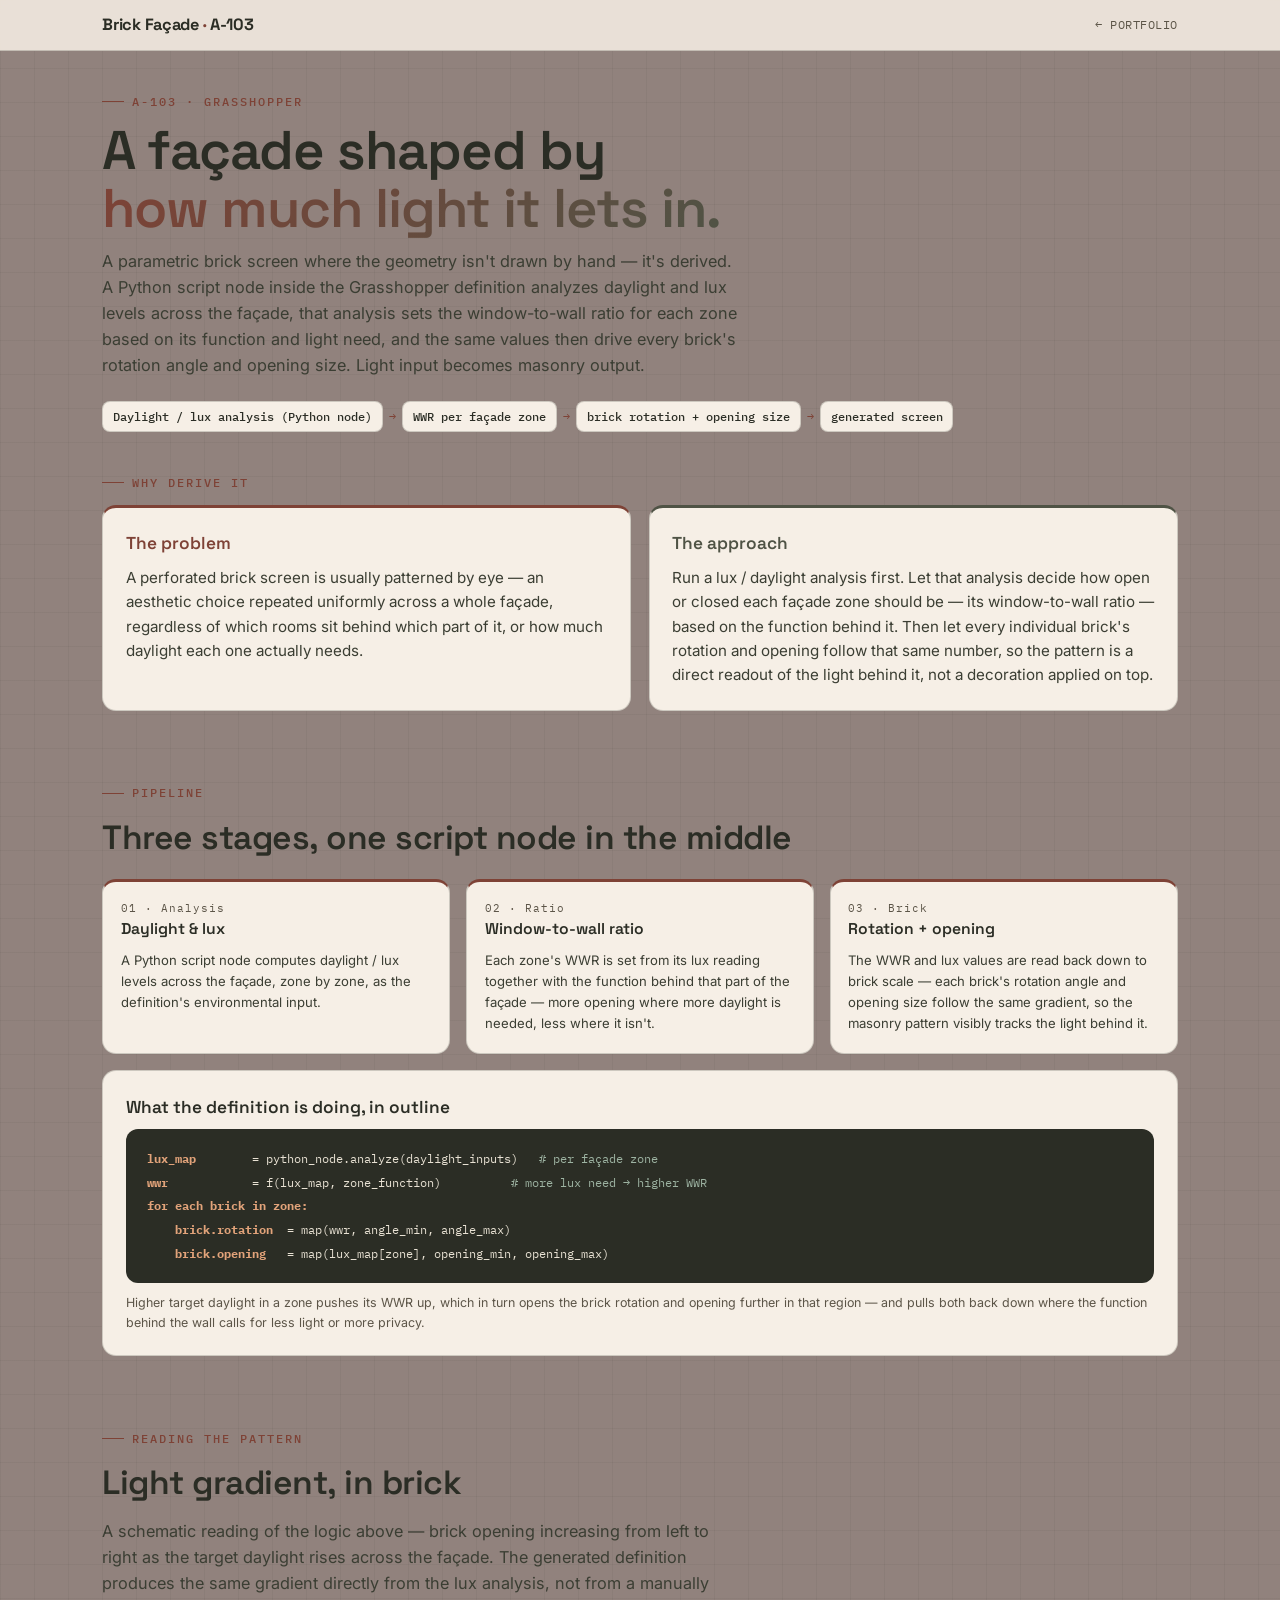
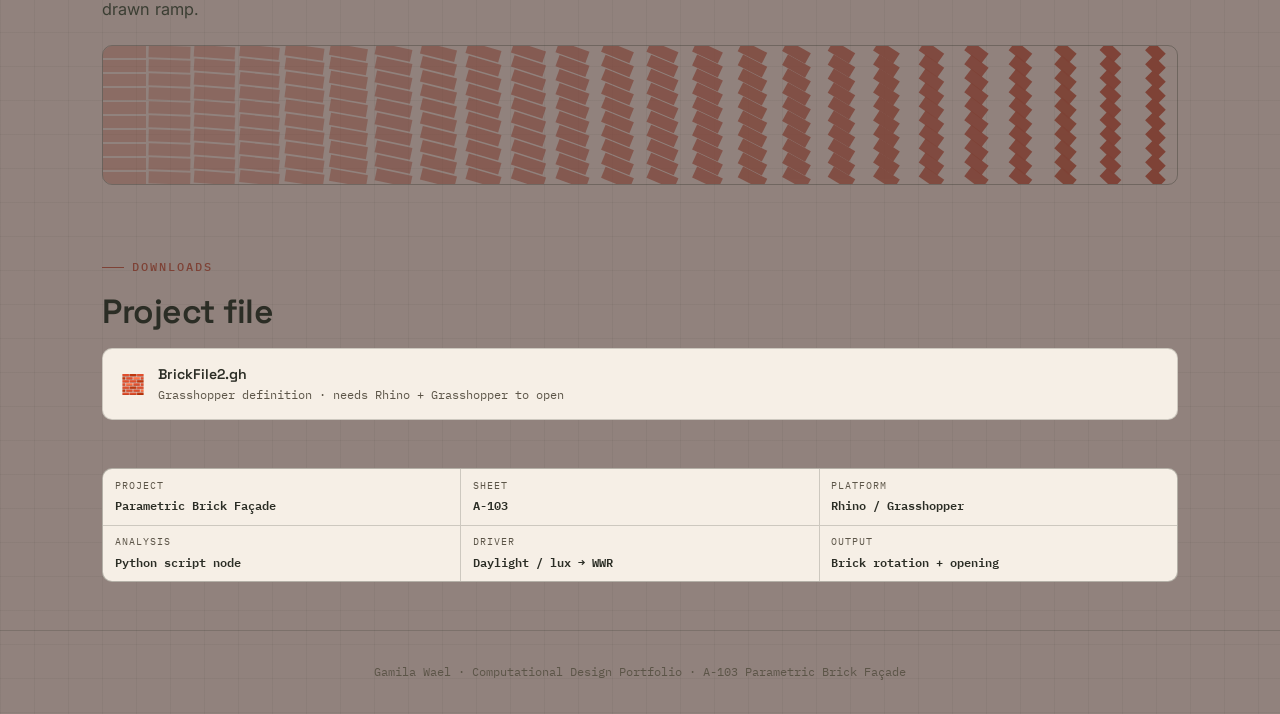
==== projects/brick/index.html @ 06e4c458 "Add files via upload" ====
<!DOCTYPE html>
<html lang="en">
<head>
<meta charset="UTF-8">
<meta name="viewport" content="width=device-width, initial-scale=1.0">
<title>A-103 · Parametric Brick Façade Generator</title>
<link rel="preconnect" href="https://fonts.googleapis.com">
<link href="https://fonts.googleapis.com/css2?family=Inter:wght@300;400;500;600;700&family=Space+Grotesk:wght@500;600;700&family=IBM+Plex+Mono:wght@400;500;600&display=swap" rel="stylesheet">
<link rel="stylesheet" href="../../assets/style.css">
<style>
.hero{padding:2.6rem 0 1rem}
.pipe{display:flex;flex-wrap:wrap;gap:.4rem;align-items:center;font-family:var(--mono);font-size:.75rem;color:var(--ink2);margin-top:1.2rem}
.pipe b{color:var(--ink);background:var(--card);border:1px solid var(--line);padding:.32rem .6rem;border-radius:8px;font-weight:500}
.pipe span{color:var(--rust)}
section.page{padding:1.6rem 0 3rem}
.feat{border-top:3px solid var(--rust);padding:1.1rem 1.1rem 1.2rem}
.feat h3{font-size:.98rem}
.feat p{font-size:.82rem;margin:0}
.feat .n{font-family:var(--mono);font-size:.68rem;color:var(--mut);letter-spacing:1px}

.brickviz{display:grid;grid-template-columns:repeat(24,1fr);grid-auto-rows:12px;gap:2px;border-radius:10px;overflow:hidden;border:1px solid var(--line2)}
.brickviz i{background:var(--rust);display:block;transform-origin:center}

.logic{font-family:var(--mono);font-size:.78rem;background:var(--ink);color:#e9e2d4;border-radius:12px;padding:1.1rem 1.3rem;line-height:1.9;overflow-x:auto;white-space:pre}
.logic b{color:#e2a37a}
.logic i{color:#9db3a2;font-style:normal}

.dl{display:flex;align-items:center;gap:.8rem;padding:.9rem 1.1rem;border:1px solid var(--line);border-radius:10px;background:var(--card);color:var(--ink)}
.dl:hover{border-color:var(--rust)}
.dl .ic{font-size:1.2rem}.dl .nm{font-weight:600;font-size:.88rem;font-family:var(--display)}.dl .ds{font-size:.74rem;color:var(--mut);font-family:var(--mono)}
.note{font-size:.78rem;color:var(--mut);margin-top:.6rem}
</style>
</head>
<body class="gridbg">

<nav class="top"><div class="nav-in">
  <div class="mark">Brick Façade <span>·</span> A-103</div>
  <div class="crumbs"><a href="../../index.html">← Portfolio</a></div>
</div></nav>

<div class="wrap">

<section class="hero">
  <div class="eyebrow">A-103 · Grasshopper</div>
  <h1>A façade shaped by<br><span class="hl">how much light it lets in.</span></h1>
  <p class="sub">A parametric brick screen where the geometry isn't drawn by hand — it's derived.
    A Python script node inside the Grasshopper definition analyzes daylight and lux levels across
    the façade, that analysis sets the window-to-wall ratio for each zone based on its function and
    light need, and the same values then drive every brick's rotation angle and opening size. Light
    input becomes masonry output.</p>
  <div class="pipe"><b>Daylight / lux analysis (Python node)</b><span>→</span><b>WWR per façade zone</b><span>→</span><b>brick rotation + opening size</b><span>→</span><b>generated screen</b></div>
</section>

<section class="page">
  <span class="eyebrow">Why derive it</span>
  <div class="g2" style="margin-top:.8rem">
    <div class="card" style="border-top:3px solid var(--rust)">
      <h3 style="color:var(--rust)">The problem</h3>
      <p>A perforated brick screen is usually patterned by eye — an aesthetic choice repeated
        uniformly across a whole façade, regardless of which rooms sit behind which part of it, or
        how much daylight each one actually needs.</p>
    </div>
    <div class="card" style="border-top:3px solid var(--sage)">
      <h3 style="color:var(--sage)">The approach</h3>
      <p>Run a lux / daylight analysis first. Let that analysis decide how open or closed each
        façade zone should be — its window-to-wall ratio — based on the function behind it. Then let
        every individual brick's rotation and opening follow that same number, so the pattern is a
        direct readout of the light behind it, not a decoration applied on top.</p>
    </div>
  </div>
</section>

<section class="page">
  <span class="eyebrow">Pipeline</span>
  <h2 style="margin-top:.5rem">Three stages, one script node in the middle</h2>
  <div class="g3" style="margin-top:.9rem">
    <div class="card feat"><div class="n">01 · Analysis</div><h3>Daylight &amp; lux</h3><p>A Python script node computes daylight / lux levels across the façade, zone by zone, as the definition's environmental input.</p></div>
    <div class="card feat"><div class="n">02 · Ratio</div><h3>Window-to-wall ratio</h3><p>Each zone's WWR is set from its lux reading together with the function behind that part of the façade — more opening where more daylight is needed, less where it isn't.</p></div>
    <div class="card feat"><div class="n">03 · Brick</div><h3>Rotation + opening</h3><p>The WWR and lux values are read back down to brick scale — each brick's rotation angle and opening size follow the same gradient, so the masonry pattern visibly tracks the light behind it.</p></div>
  </div>
  <div class="card" style="margin-top:1rem">
    <h3>What the definition is doing, in outline</h3>
    <div class="logic"><b>lux_map</b>        = python_node.analyze(daylight_inputs)   <i># per façade zone</i>
<b>wwr</b>            = f(lux_map, zone_function)          <i># more lux need → higher WWR</i>
<b>for each brick in zone:</b>
    <b>brick.rotation</b>  = map(wwr, angle_min, angle_max)
    <b>brick.opening</b>   = map(lux_map[zone], opening_min, opening_max)</div>
    <p class="note">Higher target daylight in a zone pushes its WWR up, which in turn opens the
      brick rotation and opening further in that region — and pulls both back down where the
      function behind the wall calls for less light or more privacy.</p>
  </div>
</section>

<section class="page">
  <span class="eyebrow">Reading the pattern</span>
  <h2 style="margin-top:.5rem">Light gradient, in brick</h2>
  <p class="sub">A schematic reading of the logic above — brick opening increasing from left to
    right as the target daylight rises across the façade. The generated definition produces the
    same gradient directly from the lux analysis, not from a manually drawn ramp.</p>
  <div class="brickviz" id="brickviz"></div>
</section>

<section class="page">
  <span class="eyebrow">Downloads</span>
  <h2 style="margin-top:.5rem">Project file</h2>
  <div class="g2" style="margin-top:.6rem">
    <a class="dl" href="BrickFile2.gh" download><span class="ic">🧱</span><div><div class="nm">BrickFile2.gh</div><div class="ds">Grasshopper definition · needs Rhino + Grasshopper to open</div></div></a>
  </div>
</section>

<section class="page" style="padding-top:0">
  <div class="titleblock">
    <div class="tb-row">
      <div class="tb-cell"><span class="k">Project</span><span class="v">Parametric Brick Façade</span></div>
      <div class="tb-cell"><span class="k">Sheet</span><span class="v">A-103</span></div>
      <div class="tb-cell"><span class="k">Platform</span><span class="v">Rhino / Grasshopper</span></div>
    </div>
    <div class="tb-row">
      <div class="tb-cell"><span class="k">Analysis</span><span class="v">Python script node</span></div>
      <div class="tb-cell"><span class="k">Driver</span><span class="v">Daylight / lux → WWR</span></div>
      <div class="tb-cell"><span class="k">Output</span><span class="v">Brick rotation + opening</span></div>
    </div>
  </div>
</section>

</div>

<footer class="site">Gamila Wael · Computational Design Portfolio · A-103 Parametric Brick Façade</footer>

<script>
// schematic light-gradient brick grid — purely illustrative of the logic described above
const grid=document.getElementById('brickviz'),cols=24,rows=10;
let html='';
for(let r=0;r<rows;r++){
  for(let c=0;c<cols;c++){
    const t=c/(cols-1); // 0 (closed) -> 1 (open, high daylight need)
    const rot=(t*45).toFixed(0);
    const scale=(1-0.6*t).toFixed(2);
    const op=(0.35+0.65*t).toFixed(2);
    html+=`<i style="transform:rotate(${rot}deg) scaleX(${scale});opacity:${op}"></i>`;
  }
}
grid.innerHTML=html;
</script>

</body>
</html>
---- assets/style.css ----
/* ================= Portfolio design system =================
   Palette extends the existing Healing-Architecture-ML project page
   (warm vellum paper + rust/sage accents) so all three sheets read
   as one set. Display type + mono "annotation" type layer a drafting/
   title-block signature on top.
================================================================ */
*,*::before,*::after{margin:0;padding:0;box-sizing:border-box}
:root{
  --bg:#91827d;--bg2:#7d6f68;--paper:#f1e9df;--card:#f6efe6;
  --line:rgba(43,45,37,.2);--line2:rgba(43,45,37,.32);
  --ink:#2b2d25;--ink2:#3b3e33;--mut:#5c5548;
  --rust:#7e4236;--sage:#4f5345;--blue:#5f6b60;--gold:#8a5a40;
  --grad:linear-gradient(135deg,#7e4236,#4f5345);
  --r:14px;--rs:8px;
  --display:'Space Grotesk',Inter,sans-serif;
  --body:'Inter',sans-serif;
  --mono:'IBM Plex Mono',ui-monospace,monospace;
}
html{scroll-behavior:smooth}
body{font-family:var(--body);background:var(--bg);color:var(--ink);line-height:1.6}
a{color:var(--rust);text-decoration:none}
.wrap{max-width:1120px;margin:0 auto;padding:0 1.4rem}

/* ---- drafting grid backdrop ---- */
.gridbg{
  background-image:
    linear-gradient(rgba(43,45,37,.055) 1px,transparent 1px),
    linear-gradient(90deg,rgba(43,45,37,.055) 1px,transparent 1px);
  background-size:34px 34px;
}

/* ---- nav ---- */
nav.top{position:sticky;top:0;z-index:50;background:rgba(241,233,223,.92);backdrop-filter:blur(14px);border-bottom:1px solid var(--line)}
.nav-in{max-width:1120px;margin:0 auto;display:flex;align-items:center;gap:1rem;flex-wrap:wrap;padding:.75rem 1.4rem}
.mark{font-family:var(--display);font-weight:700;font-size:1.02rem;letter-spacing:-.3px;color:var(--ink);margin-right:auto}
.mark span{color:var(--rust)}
.crumbs{font-family:var(--mono);font-size:.72rem;letter-spacing:.5px;color:var(--mut);text-transform:uppercase}
.crumbs a{color:var(--mut)}
.crumbs a:hover{color:var(--rust)}
nav.top .back{font-family:var(--mono);font-size:.74rem;letter-spacing:.4px;color:var(--ink2);border:1px solid var(--line2);padding:.35rem .7rem;border-radius:7px}
nav.top .back:hover{border-color:var(--rust);color:var(--rust)}

/* ---- eyebrow / sheet-number tag ---- */
.eyebrow{font-family:var(--mono);font-size:.72rem;font-weight:500;letter-spacing:2px;text-transform:uppercase;color:var(--rust);display:flex;align-items:center;gap:.5rem}
.eyebrow::before{content:"";width:22px;height:1px;background:var(--rust)}

h1{font-family:var(--display);font-size:clamp(2rem,4.4vw,3.4rem);font-weight:600;letter-spacing:-1px;line-height:1.08;margin:.6rem 0}
h2{font-family:var(--display);font-size:clamp(1.5rem,3vw,2.1rem);font-weight:600;letter-spacing:-.5px;margin:.3rem 0 .2rem}
h3{font-family:var(--display);font-size:1.08rem;font-weight:600;margin-bottom:.5rem}
.sub{color:var(--ink2);max-width:640px;margin:.5rem 0 1.4rem;font-size:1.02rem}
.hl{background:var(--grad);-webkit-background-clip:text;-webkit-text-fill-color:transparent}
p{color:var(--ink2);font-size:.95rem}
.mono{font-family:var(--mono)}

.card{background:var(--card);border:1px solid var(--line);border-radius:var(--r);padding:1.4rem}
.g2{display:grid;grid-template-columns:repeat(auto-fit,minmax(300px,1fr));gap:1.1rem}
.g3{display:grid;grid-template-columns:repeat(auto-fit,minmax(220px,1fr));gap:1rem}
.g4{display:grid;grid-template-columns:repeat(auto-fit,minmax(160px,1fr));gap:.9rem}

.chip{display:inline-block;font-family:var(--mono);font-size:.68rem;font-weight:500;padding:.2rem .55rem;border-radius:6px;background:rgba(126,66,54,.12);color:var(--rust)}
.chip.b{background:rgba(95,107,96,.16);color:var(--blue)}
.chip.o{background:rgba(138,90,64,.16);color:var(--gold)}

/* ---- title block, the recurring signature ---- */
.titleblock{border:1px solid var(--line2);border-radius:10px;overflow:hidden;font-family:var(--mono);font-size:.72rem;background:var(--card)}
.tb-row{display:flex;border-bottom:1px solid var(--line)}
.tb-row:last-child{border-bottom:none}
.tb-cell{flex:1;padding:.55rem .7rem;border-right:1px solid var(--line)}
.tb-cell:last-child{border-right:none}
.tb-cell .k{display:block;color:var(--mut);letter-spacing:1px;text-transform:uppercase;font-size:.6rem;margin-bottom:.2rem}
.tb-cell .v{color:var(--ink);font-weight:600}

footer.site{border-top:1px solid var(--line);padding:2rem 1.4rem;text-align:center;color:var(--mut);font-family:var(--mono);font-size:.74rem}

@media(max-width:760px){
  .wrap{padding:0 1rem}
  .g2{grid-template-columns:1fr}
  .nav-in{padding:.6rem 1rem}
}
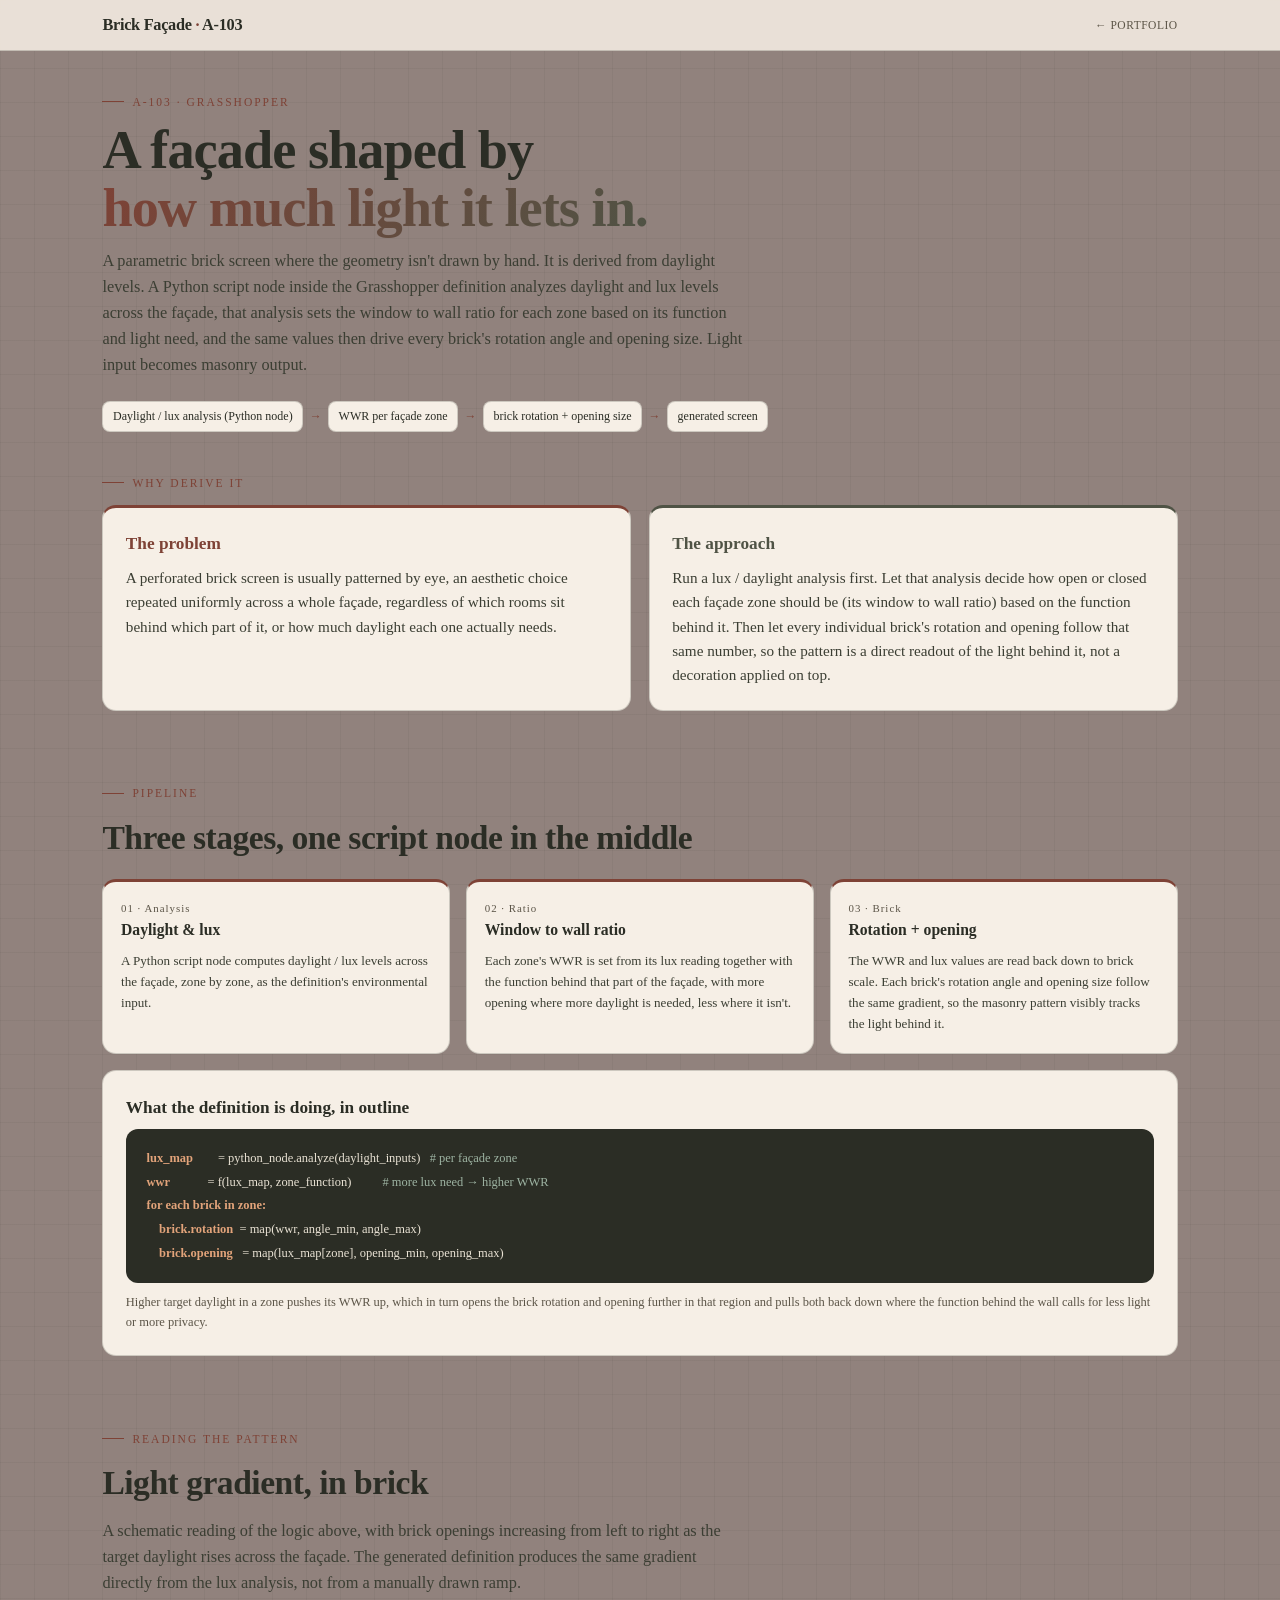
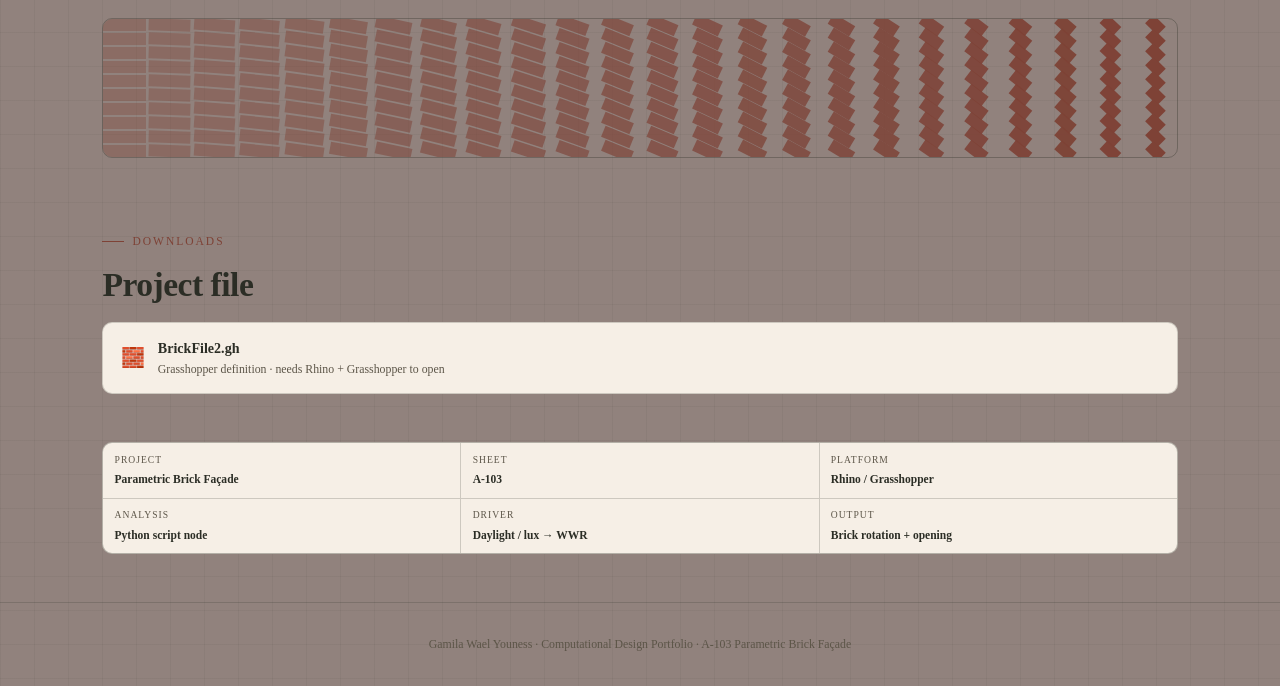
==== commit 30c78c21: "Update portfolio styling and restore project assets" ====
--- a/projects/brick/index.html
+++ b/projects/brick/index.html
@@ -4,8 +4,6 @@
 <meta charset="UTF-8">
 <meta name="viewport" content="width=device-width, initial-scale=1.0">
 <title>A-103 · Parametric Brick Façade Generator</title>
-<link rel="preconnect" href="https://fonts.googleapis.com">
-<link href="https://fonts.googleapis.com/css2?family=Inter:wght@300;400;500;600;700&family=Space+Grotesk:wght@500;600;700&family=IBM+Plex+Mono:wght@400;500;600&display=swap" rel="stylesheet">
 <link rel="stylesheet" href="../../assets/style.css">
 <style>
 .hero{padding:2.6rem 0 1rem}
@@ -43,9 +41,9 @@
 <section class="hero">
   <div class="eyebrow">A-103 · Grasshopper</div>
   <h1>A façade shaped by<br><span class="hl">how much light it lets in.</span></h1>
-  <p class="sub">A parametric brick screen where the geometry isn't drawn by hand — it's derived.
+  <p class="sub">A parametric brick screen where the geometry isn't drawn by hand. It is derived from daylight levels.
     A Python script node inside the Grasshopper definition analyzes daylight and lux levels across
-    the façade, that analysis sets the window-to-wall ratio for each zone based on its function and
+    the façade, that analysis sets the window to wall ratio for each zone based on its function and
     light need, and the same values then drive every brick's rotation angle and opening size. Light
     input becomes masonry output.</p>
   <div class="pipe"><b>Daylight / lux analysis (Python node)</b><span>→</span><b>WWR per façade zone</b><span>→</span><b>brick rotation + opening size</b><span>→</span><b>generated screen</b></div>
@@ -56,14 +54,14 @@
   <div class="g2" style="margin-top:.8rem">
     <div class="card" style="border-top:3px solid var(--rust)">
       <h3 style="color:var(--rust)">The problem</h3>
-      <p>A perforated brick screen is usually patterned by eye — an aesthetic choice repeated
+      <p>A perforated brick screen is usually patterned by eye, an aesthetic choice repeated
         uniformly across a whole façade, regardless of which rooms sit behind which part of it, or
         how much daylight each one actually needs.</p>
     </div>
     <div class="card" style="border-top:3px solid var(--sage)">
       <h3 style="color:var(--sage)">The approach</h3>
       <p>Run a lux / daylight analysis first. Let that analysis decide how open or closed each
-        façade zone should be — its window-to-wall ratio — based on the function behind it. Then let
+        façade zone should be (its window to wall ratio) based on the function behind it. Then let
         every individual brick's rotation and opening follow that same number, so the pattern is a
         direct readout of the light behind it, not a decoration applied on top.</p>
     </div>
@@ -75,8 +73,8 @@
   <h2 style="margin-top:.5rem">Three stages, one script node in the middle</h2>
   <div class="g3" style="margin-top:.9rem">
     <div class="card feat"><div class="n">01 · Analysis</div><h3>Daylight &amp; lux</h3><p>A Python script node computes daylight / lux levels across the façade, zone by zone, as the definition's environmental input.</p></div>
-    <div class="card feat"><div class="n">02 · Ratio</div><h3>Window-to-wall ratio</h3><p>Each zone's WWR is set from its lux reading together with the function behind that part of the façade — more opening where more daylight is needed, less where it isn't.</p></div>
-    <div class="card feat"><div class="n">03 · Brick</div><h3>Rotation + opening</h3><p>The WWR and lux values are read back down to brick scale — each brick's rotation angle and opening size follow the same gradient, so the masonry pattern visibly tracks the light behind it.</p></div>
+    <div class="card feat"><div class="n">02 · Ratio</div><h3>Window to wall ratio</h3><p>Each zone's WWR is set from its lux reading together with the function behind that part of the façade, with more opening where more daylight is needed, less where it isn't.</p></div>
+    <div class="card feat"><div class="n">03 · Brick</div><h3>Rotation + opening</h3><p>The WWR and lux values are read back down to brick scale. Each brick's rotation angle and opening size follow the same gradient, so the masonry pattern visibly tracks the light behind it.</p></div>
   </div>
   <div class="card" style="margin-top:1rem">
     <h3>What the definition is doing, in outline</h3>
@@ -86,7 +84,7 @@
     <b>brick.rotation</b>  = map(wwr, angle_min, angle_max)
     <b>brick.opening</b>   = map(lux_map[zone], opening_min, opening_max)</div>
     <p class="note">Higher target daylight in a zone pushes its WWR up, which in turn opens the
-      brick rotation and opening further in that region — and pulls both back down where the
+      brick rotation and opening further in that region and pulls both back down where the
       function behind the wall calls for less light or more privacy.</p>
   </div>
 </section>
@@ -94,7 +92,7 @@
 <section class="page">
   <span class="eyebrow">Reading the pattern</span>
   <h2 style="margin-top:.5rem">Light gradient, in brick</h2>
-  <p class="sub">A schematic reading of the logic above — brick opening increasing from left to
+  <p class="sub">A schematic reading of the logic above, with brick openings increasing from left to
     right as the target daylight rises across the façade. The generated definition produces the
     same gradient directly from the lux analysis, not from a manually drawn ramp.</p>
   <div class="brickviz" id="brickviz"></div>
@@ -125,7 +123,7 @@
 
 </div>
 
-<footer class="site">Gamila Wael · Computational Design Portfolio · A-103 Parametric Brick Façade</footer>
+<footer class="site">Gamila Wael Youness · Computational Design Portfolio · A-103 Parametric Brick Façade</footer>
 
 <script>
 // schematic light-gradient brick grid — purely illustrative of the logic described above
--- a/assets/style.css
+++ b/assets/style.css
@@ -12,9 +12,9 @@
   --rust:#7e4236;--sage:#4f5345;--blue:#5f6b60;--gold:#8a5a40;
   --grad:linear-gradient(135deg,#7e4236,#4f5345);
   --r:14px;--rs:8px;
-  --display:'Space Grotesk',Inter,sans-serif;
-  --body:'Inter',sans-serif;
-  --mono:'IBM Plex Mono',ui-monospace,monospace;
+  --display:'Times New Roman', Times, serif;
+  --body:'Times New Roman', Times, serif;
+  --mono:'Times New Roman', Times, serif;
 }
 html{scroll-behavior:smooth}
 body{font-family:var(--body);background:var(--bg);color:var(--ink);line-height:1.6}
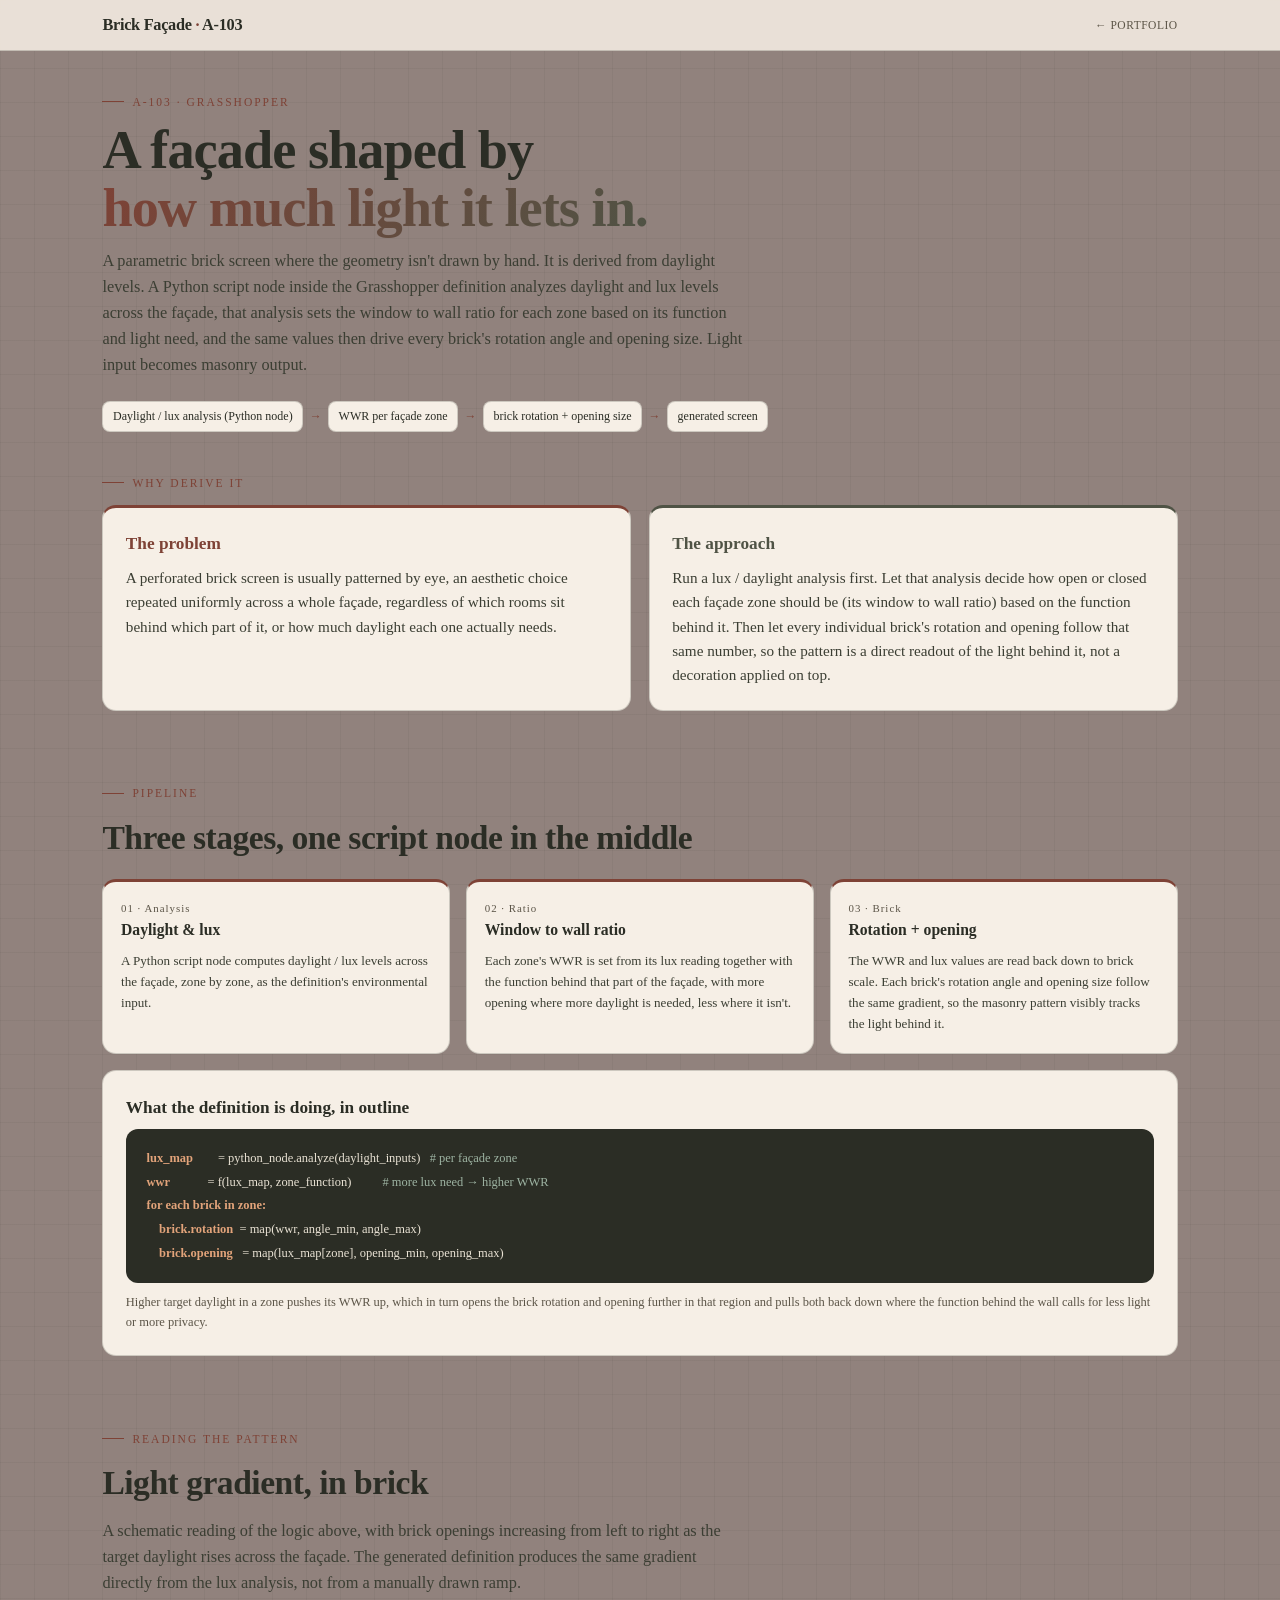
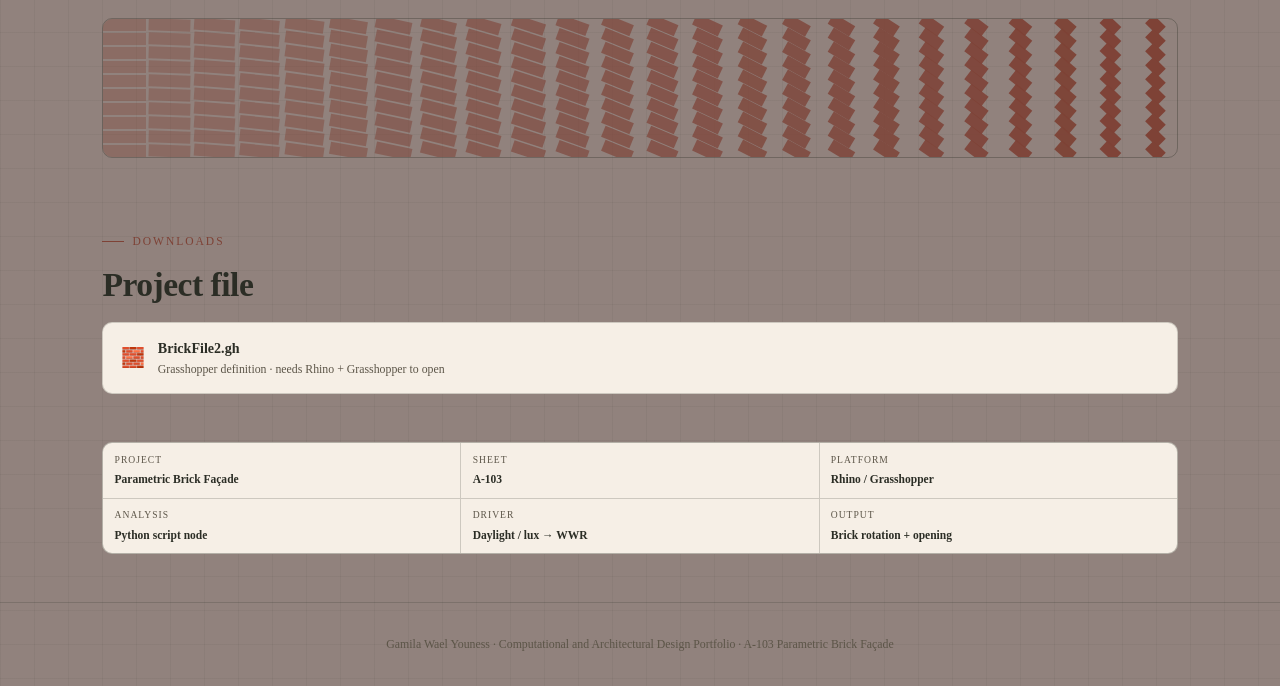
==== commit ea668b73: "Rename portfolio to Computational and Architectural Design" ====
--- a/projects/brick/index.html
+++ b/projects/brick/index.html
@@ -123,7 +123,7 @@
 
 </div>
 
-<footer class="site">Gamila Wael Youness · Computational Design Portfolio · A-103 Parametric Brick Façade</footer>
+<footer class="site">Gamila Wael Youness · Computational and Architectural Design Portfolio · A-103 Parametric Brick Façade</footer>
 
 <script>
 // schematic light-gradient brick grid — purely illustrative of the logic described above
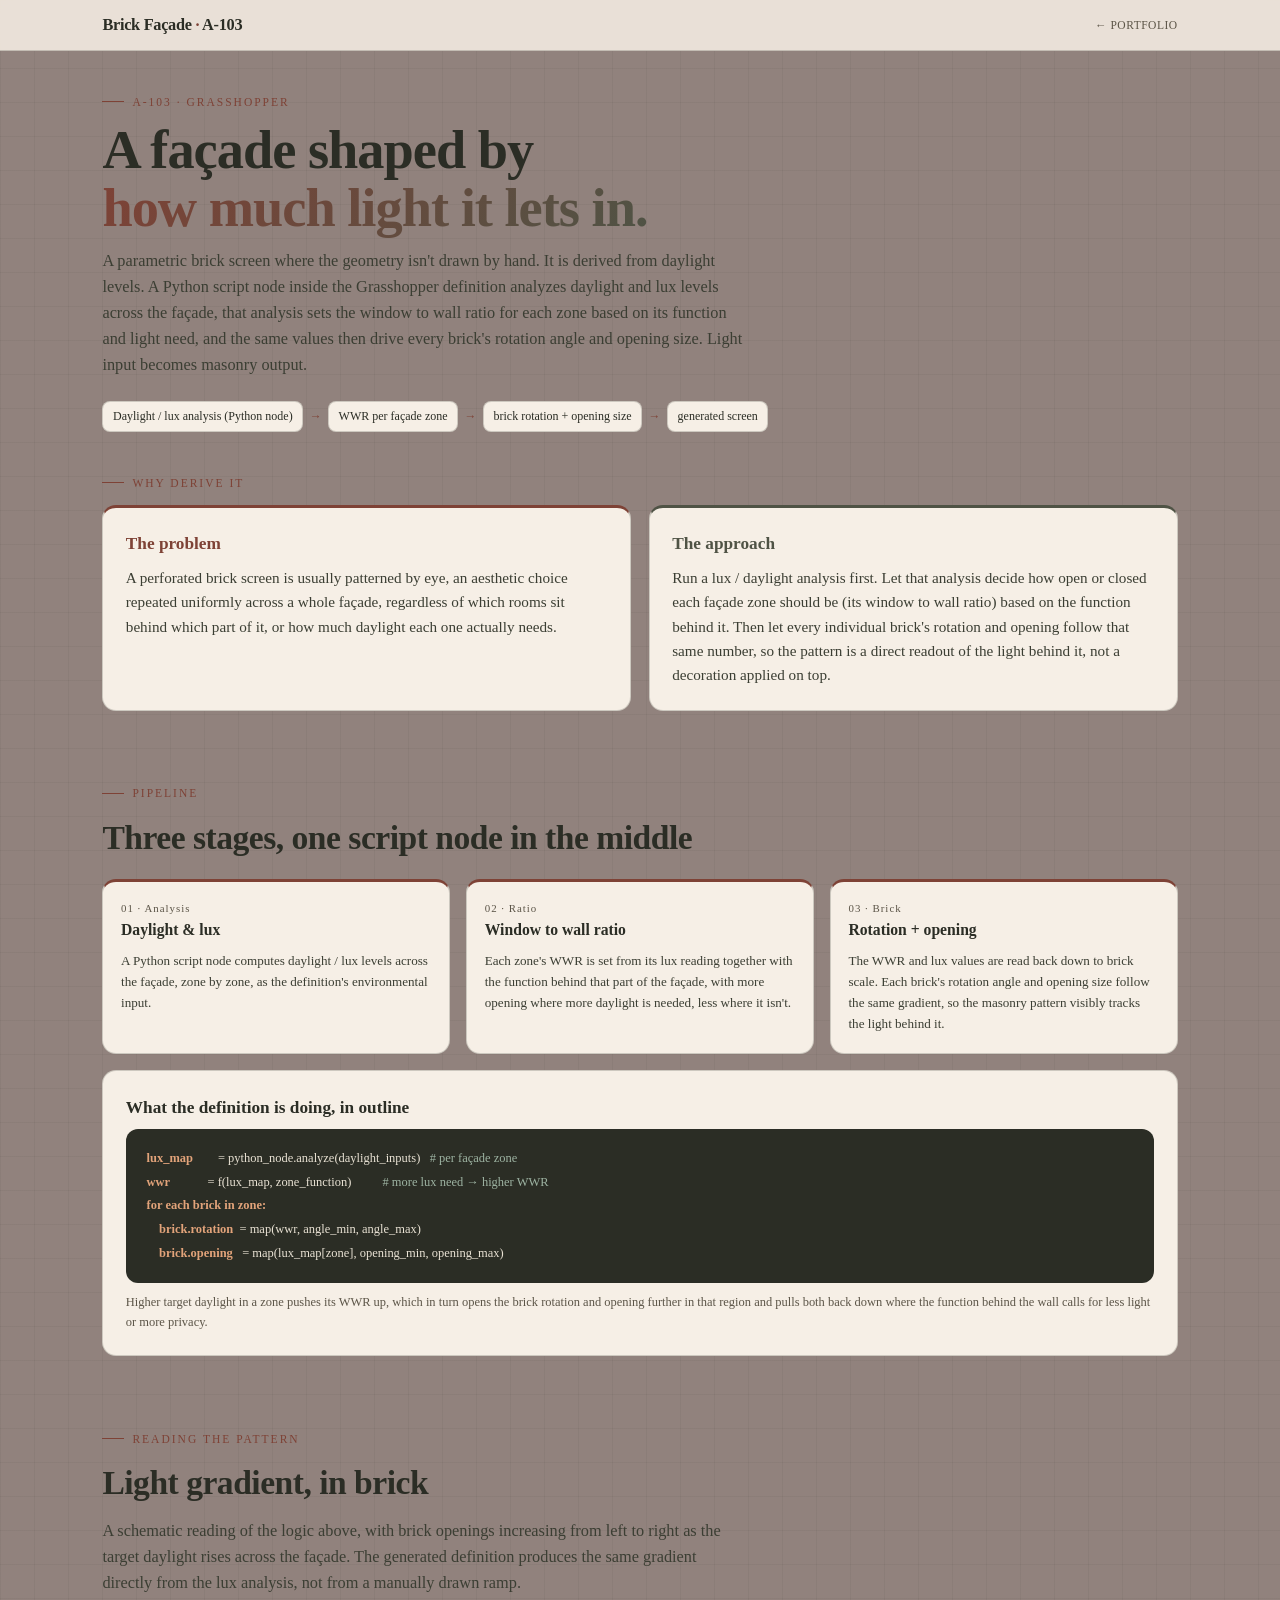
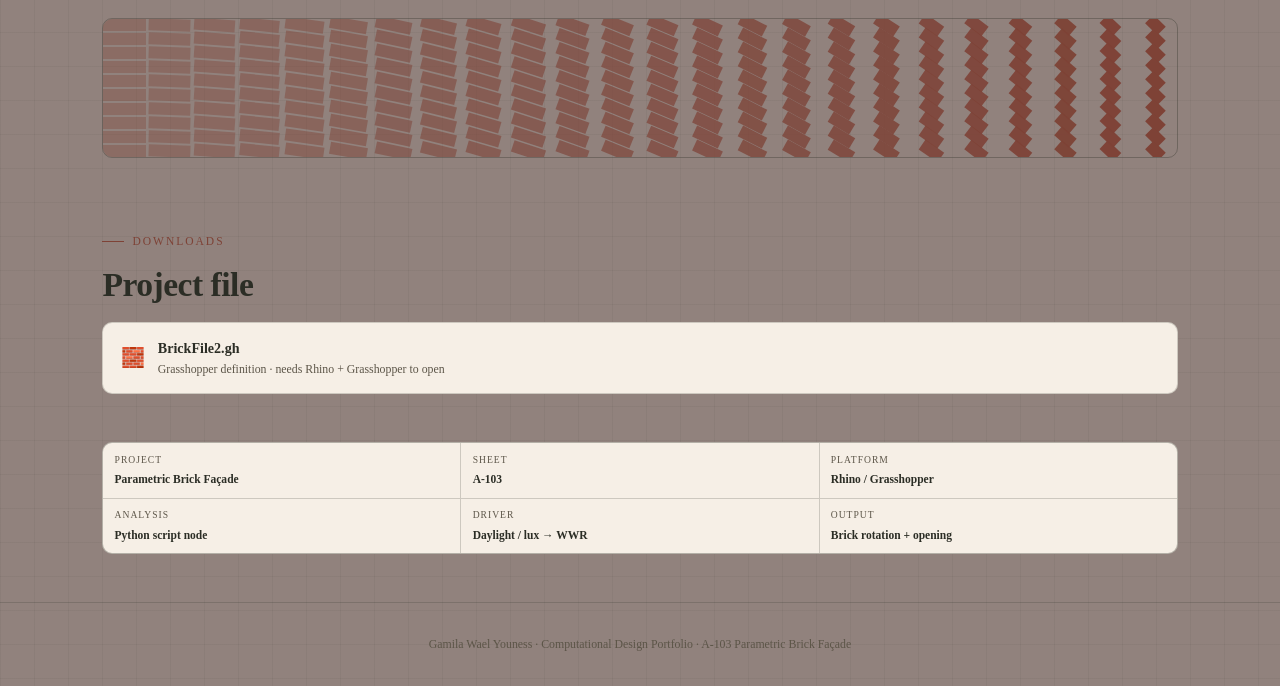
==== commit ba67bbb8: "Rename website to Computational Design Portfolio" ====
--- a/projects/brick/index.html
+++ b/projects/brick/index.html
@@ -123,7 +123,7 @@
 
 </div>
 
-<footer class="site">Gamila Wael Youness · Computational and Architectural Design Portfolio · A-103 Parametric Brick Façade</footer>
+<footer class="site">Gamila Wael Youness · Computational Design Portfolio · A-103 Parametric Brick Façade</footer>
 
 <script>
 // schematic light-gradient brick grid — purely illustrative of the logic described above
--- a/assets/style.css
+++ b/assets/style.css
@@ -73,6 +73,14 @@
 footer.site{border-top:1px solid var(--line);padding:2rem 1.4rem;text-align:center;color:var(--mut);font-family:var(--mono);font-size:.74rem}
 
 @media(max-width:760px){
+  .mark{font-size:.95rem;line-height:1.4;overflow-wrap:anywhere}
+  .nav-in{gap:.35rem}
+  .nav-in .crumbs{font-size:.65rem}
+  .g2,.g3,.g4{min-width:0}
+  .card{min-width:0}
+  img,video{max-width:100%}
+  .tb-row{flex-wrap:wrap}
+  .tb-cell{min-width:0;overflow-wrap:anywhere}
   .wrap{padding:0 1rem}
   .g2{grid-template-columns:1fr}
   .nav-in{padding:.6rem 1rem}
